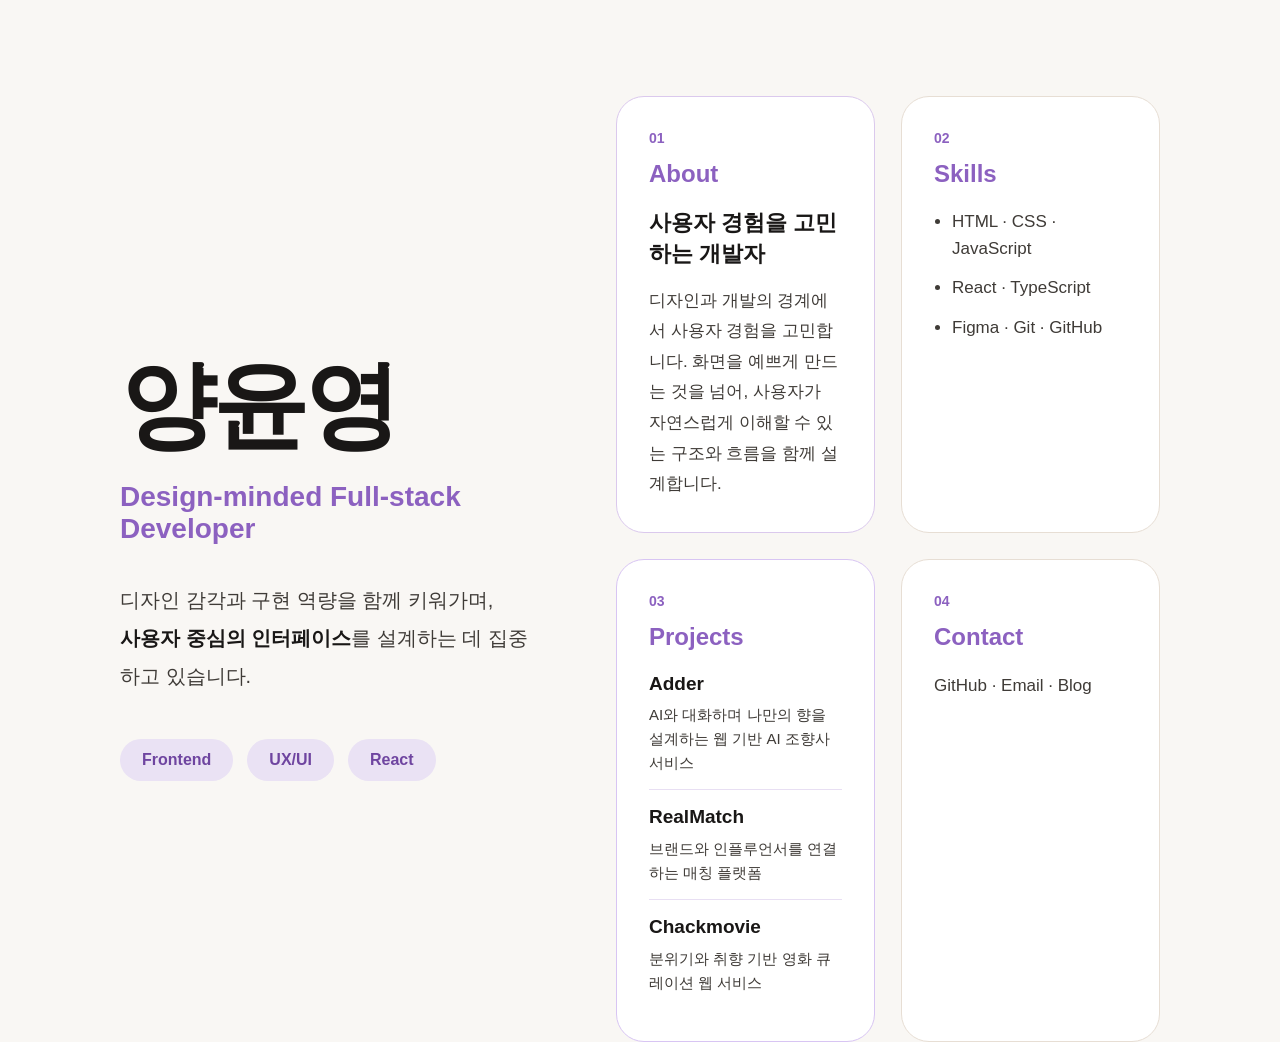
==== index.html @ 8998609e "자기소개 생성" ====
<!doctype html>
<html lang="ko">
  <head>
    <meta charset="UTF-8" />
    <meta name="viewport" content="width=device-width, initial-scale=1.0" />
    <title>양윤영 포트폴리오</title>
    <link rel="stylesheet" href="style.css" />
  </head>

  <body>
    <main>
      <section class="profile-page">
        <div class="profile-left">
          <h1>양윤영</h1>

          <p class="role">Design-minded Full-stack Developer</p>

          <p class="intro">
            디자인 감각과 구현 역량을 함께 키워가며,<br />
            <strong>사용자 중심의 인터페이스</strong>를 설계하는 데 집중하고
            있습니다.
          </p>

          <div class="keywords">
            <span>Frontend</span>
            <span>UX/UI</span>
            <span>React</span>
          </div>
        </div>

        <div class="profile-right">
          <article class="info-card about-card">
            <span class="number">01</span>
            <h2>About</h2>
            <h3>사용자 경험을 고민하는 개발자</h3>
            <p>
              디자인과 개발의 경계에서 사용자 경험을 고민합니다. 화면을 예쁘게
              만드는 것을 넘어, 사용자가 자연스럽게 이해할 수 있는 구조와 흐름을
              함께 설계합니다.
            </p>
          </article>

          <article class="info-card">
            <span class="number">02</span>
            <h2>Skills</h2>
            <ul>
              <li>HTML · CSS · JavaScript</li>
              <li>React · TypeScript</li>
              <li>Figma · Git · GitHub</li>
            </ul>
          </article>

          <article class="info-card project-card">
            <span class="number">03</span>
            <h2>Projects</h2>

            <div class="project-item">
              <h3>Adder</h3>
              <p>AI와 대화하며 나만의 향을 설계하는 웹 기반 AI 조향사 서비스</p>
            </div>

            <div class="project-item">
              <h3>RealMatch</h3>
              <p>브랜드와 인플루언서를 연결하는 매칭 플랫폼</p>
            </div>

            <div class="project-item">
              <h3>Chackmovie</h3>
              <p>분위기와 취향 기반 영화 큐레이션 웹 서비스</p>
            </div>
          </article>

          <article class="info-card">
            <span class="number">04</span>
            <h2>Contact</h2>
            <p>GitHub · Email · Blog</p>
          </article>
        </div>
      </section>
    </main>
  </body>
</html>
---- style.css ----
body {
  margin: 0;
  font-family: "Pretendard", "Noto Sans KR", sans-serif;
  background: #f9f7f4;
  color: #2d2a26;
  overflow: hidden;
}

main {
  width: 100%;
  height: 100vh;
}

.profile-page {
  width: 100%;
  height: 100vh;
  padding: 96px 120px;
  box-sizing: border-box;

  display: grid;
  grid-template-columns: 0.9fr 1.2fr;
  gap: 88px;
}

.profile-left {
  display: flex;
  flex-direction: column;
  justify-content: center;
}

.eyebrow {
  margin: 0 0 24px;
  color: #8c61c0;
  font-size: 20px;
  font-weight: 700;
}

h1 {
  margin: 0;
  font-size: 96px;
  line-height: 1;
  letter-spacing: -4px;
  color: #191716;
}

.role {
  margin: 28px 0 0;
  color: #8c61c0;
  font-size: 28px;
  font-weight: 700;
}

.intro {
  margin: 36px 0 0;
  max-width: 560px;
  font-size: 20px;
  line-height: 1.9;
  color: #3f3b37;
}

.intro strong {
  color: #191716;
  font-weight: 700;
}

.keywords {
  display: flex;
  gap: 14px;
  margin-top: 44px;
}

.keywords span {
  padding: 12px 22px;
  border-radius: 999px;
  background: #eae2f4;
  color: #6f45a0;
  font-size: 16px;
  font-weight: 700;
}

.profile-right {
  display: grid;
  grid-template-columns: 1fr 1fr;
  gap: 26px;
  align-content: center;
}

.info-card {
  min-height: 260px;
  padding: 32px;
  box-sizing: border-box;

  border-radius: 28px;
  background: #ffffff;
  border: 1px solid #e7ded4;
}

.number {
  display: inline-block;
  margin-bottom: 14px;
  color: #8c61c0;
  font-size: 14px;
  font-weight: 800;
}

.info-card h2 {
  margin: 0 0 20px;
  color: #8c61c0;
  font-size: 24px;
  font-weight: 800;
}

.info-card h3 {
  margin: 0 0 16px;
  color: #191716;
  font-size: 22px;
  line-height: 1.4;
}

.info-card p {
  margin: 0;
  color: #3f3b37;
  font-size: 17px;
  line-height: 1.8;
}

.info-card ul {
  margin: 0;
  padding-left: 18px;
}

.info-card li {
  margin-bottom: 12px;
  color: #3f3b37;
  font-size: 17px;
  line-height: 1.6;
}

.about-card {
  background: #ffffff;
  border: 1px solid #dbc9ed;
}

.project-card {
  background: #ffffff;
  border: 1px solid #d8c5f3;
}

.project-item {
  padding: 14px 0;
  border-top: 1px solid rgba(140, 97, 192, 0.2);
}

.project-item:first-of-type {
  border-top: none;
  padding-top: 0;
}

.project-item h3 {
  margin: 0 0 6px;
  font-size: 19px;
  color: #191716;
}

.project-item p {
  font-size: 15px;
  line-height: 1.6;
}
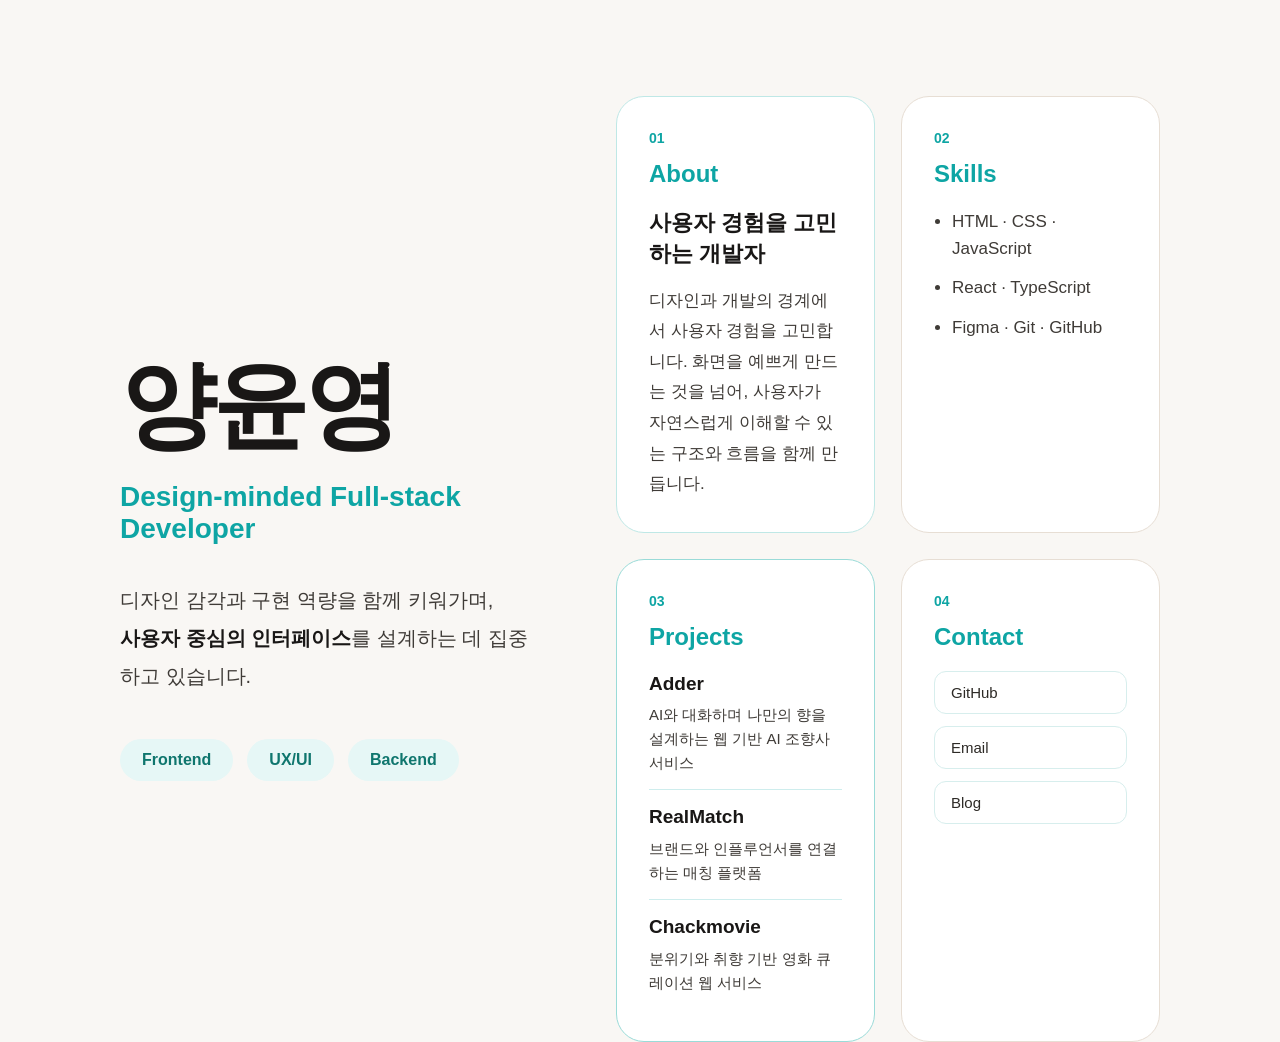
==== commit ef1e75c5: "design: 카드 디자인 수정 및 콘택트 링크 삽입" ====
--- a/index.html
+++ b/index.html
@@ -24,7 +24,7 @@
           <div class="keywords">
             <span>Frontend</span>
             <span>UX/UI</span>
-            <span>React</span>
+            <span>Backend</span>
           </div>
         </div>
 
@@ -36,7 +36,7 @@
             <p>
               디자인과 개발의 경계에서 사용자 경험을 고민합니다. 화면을 예쁘게
               만드는 것을 넘어, 사용자가 자연스럽게 이해할 수 있는 구조와 흐름을
-              함께 설계합니다.
+              함께 만듭니다.
             </p>
           </article>
 
@@ -73,7 +73,18 @@
           <article class="info-card">
             <span class="number">04</span>
             <h2>Contact</h2>
-            <p>GitHub · Email · Blog</p>
+
+            <div class="contact-list">
+              <a href="https://github.com/yoonyoungyang" target="_blank">
+                GitHub
+              </a>
+
+              <a href="mailto:youngonly0118@gmail.com"> Email </a>
+
+              <a href="https://zeee-devlog.tistory.com/" target="_blank">
+                Blog
+              </a>
+            </div>
           </article>
         </div>
       </section>
--- a/style.css
+++ b/style.css
@@ -1,3 +1,4 @@
+/* ===== 기본 세팅 ===== */
 body {
   margin: 0;
   font-family: "Pretendard", "Noto Sans KR", sans-serif;
@@ -11,6 +12,7 @@
   height: 100vh;
 }
 
+/* ===== 전체 레이아웃 ===== */
 .profile-page {
   width: 100%;
   height: 100vh;
@@ -22,6 +24,7 @@
   gap: 88px;
 }
 
+/* ===== 왼쪽 영역 ===== */
 .profile-left {
   display: flex;
   flex-direction: column;
@@ -30,7 +33,7 @@
 
 .eyebrow {
   margin: 0 0 24px;
-  color: #8c61c0;
+  color: #0ea5a4;
   font-size: 20px;
   font-weight: 700;
 }
@@ -45,7 +48,7 @@
 
 .role {
   margin: 28px 0 0;
-  color: #8c61c0;
+  color: #0ea5a4;
   font-size: 28px;
   font-weight: 700;
 }
@@ -63,6 +66,7 @@
   font-weight: 700;
 }
 
+/* ===== 키워드 ===== */
 .keywords {
   display: flex;
   gap: 14px;
@@ -72,12 +76,13 @@
 .keywords span {
   padding: 12px 22px;
   border-radius: 999px;
-  background: #eae2f4;
-  color: #6f45a0;
+  background: #e6f7f6;
+  color: #0f766e;
   font-size: 16px;
   font-weight: 700;
 }
 
+/* ===== 오른쪽 카드 영역 ===== */
 .profile-right {
   display: grid;
   grid-template-columns: 1fr 1fr;
@@ -95,17 +100,18 @@
   border: 1px solid #e7ded4;
 }
 
+/* ===== 카드 공통 ===== */
 .number {
   display: inline-block;
   margin-bottom: 14px;
-  color: #8c61c0;
+  color: #0ea5a4;
   font-size: 14px;
   font-weight: 800;
 }
 
 .info-card h2 {
   margin: 0 0 20px;
-  color: #8c61c0;
+  color: #0ea5a4;
   font-size: 24px;
   font-weight: 800;
 }
@@ -136,19 +142,21 @@
   line-height: 1.6;
 }
 
+/* ===== About 강조 ===== */
 .about-card {
   background: #ffffff;
-  border: 1px solid #dbc9ed;
-}
-
+  border: 1px solid #bfe8e6;
+}
+
+/* ===== Project 강조 ===== */
 .project-card {
   background: #ffffff;
-  border: 1px solid #d8c5f3;
+  border: 1px solid #9adbd8;
 }
 
 .project-item {
   padding: 14px 0;
-  border-top: 1px solid rgba(140, 97, 192, 0.2);
+  border-top: 1px solid rgba(14, 165, 164, 0.2);
 }
 
 .project-item:first-of-type {
@@ -166,3 +174,31 @@
   font-size: 15px;
   line-height: 1.6;
 }
+
+/* ===== Contact ===== */
+.contact-list {
+  display: flex;
+  flex-direction: column;
+  gap: 12px;
+  margin-top: 10px;
+}
+
+.contact-list a {
+  text-decoration: none;
+  color: #2d2a26;
+
+  padding: 12px 16px;
+  border-radius: 12px;
+  border: 1px solid #d7eeed;
+
+  font-size: 15px;
+  font-weight: 500;
+
+  transition: all 0.2s ease;
+}
+
+.contact-list a:hover {
+  background: #e6f7f6;
+  color: #0ea5a4;
+  border-color: #9adbd8;
+}
